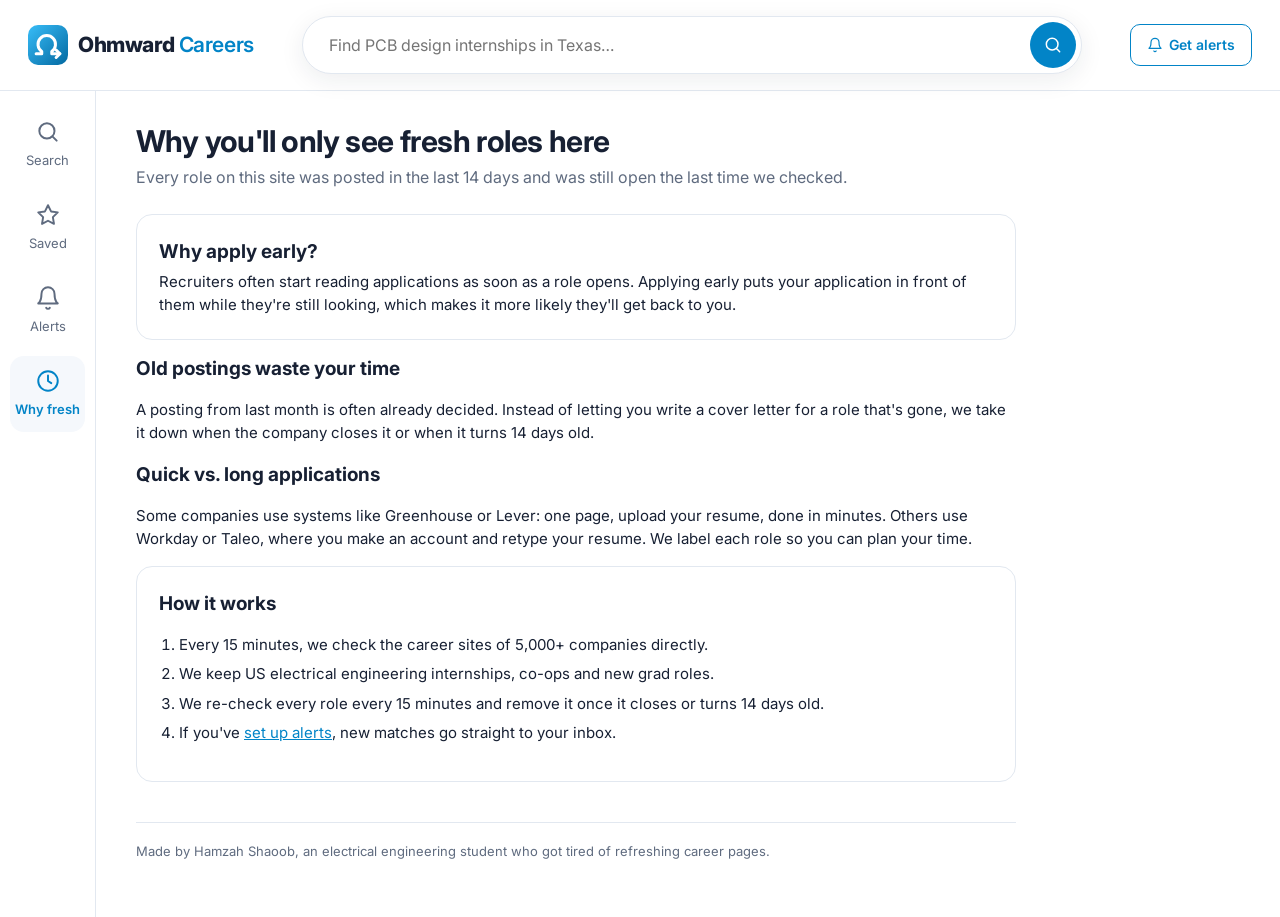
==== docs/about.html @ 55f8f6fc "Ohmward Careers: EE intern and new grad job board with email alerts Co-Authored-By: Claude Opus 5.5 " ====
<!doctype html>
<html lang="en">
<head>
<meta charset="utf-8">
<meta name="viewport" content="width=device-width, initial-scale=1">
<title>Why fresh · Ohmward Careers</title>
<meta name="description" content="Why Ohmward Careers only lists roles from the last two weeks, and how fast EE postings really close.">
<link rel="icon" href="favicon.svg" type="image/svg+xml">
<link rel="preconnect" href="https://fonts.googleapis.com"><link rel="preconnect" href="https://fonts.gstatic.com" crossorigin>
<link href="https://fonts.googleapis.com/css2?family=Inter:wght@400;500;600;700;800&display=swap" rel="stylesheet">
<link rel="stylesheet" href="style.css?v=11">
</head>
<body>
<div class="shell"><main class="narrow">
  <h1>Why you'll only see fresh roles here</h1>
  <p class="lede">Every role on this site was posted in the last 14 days and was still open the last time we checked.</p>

  <section class="panel">
    <h2>Why apply early?</h2>
    <p style="margin:0">Recruiters often start reading applications as soon as a role opens. Applying early puts your application in front of them while they're still looking, which makes it more likely they'll get back to you.</p>
  </section>

  <section>
    <h2>Old postings waste your time</h2>
    <p>A posting from last month is often already decided. Instead of letting you write a cover letter for a role that's gone, we take it down when the company closes it or when it turns 14 days old.</p>
    <h2>Quick vs. long applications</h2>
    <p>Some companies use systems like Greenhouse or Lever: one page, upload your resume, done in minutes. Others use Workday or Taleo, where you make an account and retype your resume. We label each role so you can plan your time.</p>
  </section>

  <section class="panel">
    <h2>How it works</h2>
    <ol class="steps">
      <li>Every 15 minutes, we check the career sites of 5,000+ companies directly.</li>
      <li>We keep US electrical engineering internships, co-ops and new grad roles.</li>
      <li>We re-check every role every 15 minutes and remove it once it closes or turns 14 days old.</li>
      <li>If you've <a href="alerts.html">set up alerts</a>, new matches go straight to your inbox.</li>
    </ol>
  </section>
  <footer>Made by Hamzah Shaoob, an electrical engineering student who got tired of refreshing career pages.</footer>
</main></div>

<script src="common.js?v=11"></script>
<script>
chrome("about");
</script>
</body>
</html>
---- docs/style.css ----
/* White cards on a soft blue-gray page, one light-blue accent. Green only for pay, red only for eligibility. */
:root{color-scheme:light;--page:#fff;--card:#fff;--soft:#f5f8fc;--ink:#172033;--muted:#5f6b7f;--line:#e2e8f0;
  --brand:#0284c7;--brand-dark:#0369a1;--brand-ink:#fff;--brand-soft:#e6f3fb;--pay:#047857;--pay-soft:#e8f6f0;--warn:#b42318;--warn-soft:#fef3f2;
  --shadow:0 1px 2px rgba(23,32,51,.04),0 6px 20px rgba(23,32,51,.06);--ring:0 0 0 2px var(--brand)}
*{box-sizing:border-box}
body{margin:0;background:var(--page);color:var(--ink);font:15px/1.55 Inter,system-ui,-apple-system,"Segoe UI",sans-serif;-webkit-font-smoothing:antialiased}
a{color:var(--brand)}
button,input,select{font:inherit;color:inherit}
:focus-visible{outline:2px solid var(--brand);outline-offset:2px}
.muted{color:var(--muted)}
.small{font-size:13px}
svg.i{width:18px;height:18px;flex:none}

/* header: logo, big rounded search, alerts */
.top{background:var(--card);border-bottom:1px solid var(--line);position:sticky;top:0;z-index:30}
.top-in{display:flex;align-items:center;gap:24px;padding:16px 28px}
.logo{display:flex;align-items:center;gap:10px;font-weight:800;font-size:21px;letter-spacing:-.02em;color:var(--ink);text-decoration:none;white-space:nowrap}
.logo .mark{width:40px;height:40px;flex:none}
.logo b{font-weight:600;color:var(--brand)}
.bar{flex:1;max-width:780px;margin:0 auto;display:flex;align-items:center;background:var(--card);border:1px solid var(--line);border-radius:999px;
  padding:5px 5px 5px 26px;box-shadow:0 6px 24px rgba(23,32,51,.08)}
.bar:focus-within{border-color:var(--brand)}
.bar input{flex:1;min-width:0;border:0;outline:none;background:none;padding:10px 0;font-size:16px;color:var(--ink)}
.go{display:grid;place-items:center;width:46px;height:46px;border:0;border-radius:50%;background:var(--brand);color:var(--brand-ink);cursor:pointer;flex:none}
.go svg{width:20px;height:20px}
.cta{border-radius:999px}

/* left icon rail */
.shell{display:grid;grid-template-columns:96px 1fr;min-height:calc(100vh - 80px)}
.rail{border-right:1px solid var(--line);padding:16px 10px;display:flex;flex-direction:column;gap:8px}
.rail a{display:flex;flex-direction:column;align-items:center;gap:5px;padding:12px 4px;border-radius:14px;color:var(--muted);text-decoration:none;font-size:13px;text-align:center}
.rail a svg{width:26px;height:26px}
.rail a:hover{background:var(--soft);color:var(--ink)}
.rail a[aria-current="page"]{background:var(--soft);color:var(--brand);font-weight:600}
main{padding:28px 40px 56px;min-width:0}
main.narrow{max-width:960px}
h1{font-size:30px;line-height:1.2;letter-spacing:-.02em;margin:4px 0 6px}
h2{font-size:19px;margin:0 0 4px}
.lede{color:var(--muted);margin:0 0 24px;max-width:720px;font-size:16px}
footer{margin-top:40px;padding-top:18px;border-top:1px solid var(--line);font-size:13px;color:var(--muted)}

/* buttons and inputs */
.btn{display:inline-flex;align-items:center;justify-content:center;gap:6px;background:var(--brand);color:var(--brand-ink);border:1px solid var(--brand);
  border-radius:10px;padding:9px 16px;font-size:14px;font-weight:600;text-decoration:none;cursor:pointer;white-space:nowrap}
.btn:hover{background:var(--brand-dark);border-color:var(--brand-dark)}
.btn.big{padding:12px 22px;font-size:15px}
.btn.line{background:var(--card);color:var(--brand)}
.btn.line:hover{background:var(--brand-soft)}
.btn.quiet{background:var(--card);color:var(--ink);border-color:var(--line)}
.btn.quiet:hover{background:var(--soft)}
.btn svg{width:16px;height:16px}
.field{background:var(--card);border:1px solid var(--line);border-radius:10px;padding:8px 10px;font-size:14px;max-width:100%}
.check{display:flex;gap:8px;align-items:flex-start;cursor:pointer;font-size:14px;margin:6px 0}
.check input{margin-top:3px;accent-color:var(--brand)}
.linkbtn{background:none;border:0;padding:0 6px;color:var(--brand);cursor:pointer;font-size:14px;font-weight:600}
.chips{display:flex;flex-wrap:wrap;gap:6px}
.chip{background:var(--card);border:1px solid var(--line);border-radius:999px;padding:5px 12px;font-size:13px;cursor:pointer}
.chip:hover{border-color:var(--muted)}
.chip[aria-pressed="true"]{background:var(--brand-soft);border-color:var(--brand);color:var(--brand-dark);font-weight:600}
.chip.rm::after{content:" ×";color:var(--muted)}
.didyou{margin:10px 0 0;font-size:14px;display:flex;flex-wrap:wrap;align-items:center;gap:8px}
.didyou[hidden]{display:none}
.chip.static{cursor:default}
.chip.static:hover{border-color:var(--line)}
.states .chip{padding:3px 8px;min-width:38px;text-align:center}
.hint{color:var(--muted);font-size:13px;margin:4px 0 12px}

/* filter row + pop-ups */
.filters{display:flex;flex-wrap:wrap;gap:8px;align-items:center}
.fp{position:relative}
.fp > summary{list-style:none;display:flex;align-items:center;gap:8px;cursor:pointer;background:var(--card);border:1px solid var(--line);border-radius:999px;
  padding:7px 14px;font-size:14px;font-weight:500;white-space:nowrap;user-select:none}
.fp > summary::-webkit-details-marker{display:none}
.fp > summary::after{content:"";width:6px;height:6px;border-right:1.5px solid currentColor;border-bottom:1.5px solid currentColor;transform:rotate(45deg) translateY(-2px);opacity:.6}
.fp > summary:hover{border-color:var(--muted)}
.fp > summary.on{background:var(--brand);border-color:var(--brand);color:var(--brand-ink)}
.pop{position:absolute;top:calc(100% + 8px);left:0;z-index:20;width:290px;max-width:calc(100vw - 32px);max-height:70vh;overflow:auto;
  background:var(--card);border:1px solid var(--line);border-radius:14px;box-shadow:var(--shadow);padding:16px}
.pop.wide{width:400px}
.pop.right{left:auto;right:0}
.pop h4{margin:14px 0 8px;font-size:12px;letter-spacing:.04em;text-transform:uppercase;color:var(--muted)}
.pop h4:first-child{margin-top:0}
.pop p{font-size:13px;color:var(--muted);margin:10px 0 0}
.pop a.opt{display:flex;gap:10px;align-items:center;padding:8px 10px;border-radius:8px;color:var(--ink);text-decoration:none}
.pop a.opt svg{width:20px;height:20px;color:var(--brand)}
.pop a.opt:hover{background:var(--soft)}
.pop a.opt[aria-current="page"]{background:var(--brand-soft);font-weight:600}
.status{display:flex;flex-wrap:wrap;justify-content:space-between;align-items:center;gap:8px;margin:18px 2px 12px;font-size:14px;color:var(--muted)}
.status i{font-style:normal;font-weight:700;color:var(--ink)}
.status select{border:0;background:none;font-weight:600;color:var(--ink);cursor:pointer}

/* jobs: list of cards on the left, the chosen role on the right */
.split{display:grid;grid-template-columns:minmax(330px,420px) 1fr;gap:16px;align-items:start}
#list{list-style:none;margin:0;padding:2px 6px 2px 2px;display:flex;flex-direction:column;gap:10px;max-height:calc(100vh - 190px);overflow:auto;position:sticky;top:84px}
.lrow{display:flex;gap:12px;background:var(--card);border:1px solid var(--line);border-radius:14px;padding:14px;cursor:pointer;transition:box-shadow .15s,border-color .15s}
.lrow:hover{box-shadow:var(--shadow)}
.lrow.sel{border-color:var(--brand);box-shadow:var(--ring)}
.lrow.done{opacity:.55}
.lg{flex:none;width:46px;height:46px;border-radius:10px;border:1px solid var(--line);background:#fff;object-fit:contain;padding:4px;
  display:grid;place-items:center;font-weight:700;font-size:18px;color:var(--brand-dark)}
span.lg{background:var(--brand-soft);border-color:transparent}
.lmain{flex:1;min-width:0}
.lco{font-size:13px;color:var(--muted);font-weight:500}
.lt{display:block;background:none;border:0;padding:0;margin:1px 0 2px;text-align:left;color:var(--ink);font-weight:650;font-size:15px;line-height:1.35;cursor:pointer}
.lrow:hover .lt,.lrow.sel .lt{color:var(--brand-dark)}
.lloc{font-size:13px;color:var(--muted)}
.ltags{display:flex;flex-wrap:wrap;align-items:center;gap:6px;margin-top:8px}
.t{font-size:12px;font-weight:600;border-radius:6px;padding:2px 8px;background:var(--soft);color:var(--muted)}
.t.pay{background:var(--pay-soft);color:var(--pay)}
.t.quick{background:var(--brand-soft);color:var(--brand-dark)}
.t.new{background:var(--brand);color:var(--brand-ink)}
.lage{margin-left:auto;font-size:12px;color:var(--muted)}
.star{color:#d97706}
.x{flex:none;align-self:flex-start;width:28px;height:28px;border-radius:8px;background:none;border:0;font-size:20px;line-height:1;color:var(--muted);cursor:pointer}
.x:hover{background:var(--soft);color:var(--ink)}
.dcard{background:var(--card);border:1px solid var(--line);border-radius:18px;overflow:hidden;box-shadow:var(--shadow)}
.dband{height:88px;background:linear-gradient(120deg,#cfe9f8,#e9f5fc 55%,#f4f9fd)}
.dbody{padding:0 32px 32px}
.dlogo{margin-top:-34px}
.dlogo .lg{width:68px;height:68px;border-radius:16px;border:3px solid var(--card);box-shadow:var(--shadow);font-size:26px}
.dco-name{margin-top:12px;font-weight:600;color:var(--muted)}
.dt{font-size:26px;line-height:1.25;letter-spacing:-.015em;margin:4px 0 6px}
.dsub{color:var(--muted);font-size:14px;display:flex;flex-wrap:wrap;gap:6px;align-items:center}
.dact{display:flex;flex-wrap:wrap;gap:8px;margin:20px 0}
.dwarn{color:var(--warn);background:var(--warn-soft);border-radius:10px;padding:10px 14px;font-size:14px;margin-bottom:18px}
.qf{display:grid;grid-template-columns:repeat(auto-fill,minmax(200px,1fr));gap:12px}
.q{display:flex;gap:12px;align-items:flex-start;background:var(--soft);border-radius:12px;padding:14px}
.qi{display:grid;place-items:center;width:36px;height:36px;border-radius:10px;background:var(--card);color:var(--brand);flex:none}
.qk{font-size:12px;color:var(--muted);font-weight:500}
.qv{font-weight:600;font-size:14px}
.qv .muted{font-weight:400}
.dsec{border-top:1px solid var(--line);margin-top:24px;padding-top:20px}
.dsec h3{font-size:16px;margin:0 0 12px}
.dco{display:flex;gap:12px;align-items:center}
.others{list-style:none;padding:0;margin:14px 0 0}
.others li{display:flex;flex-direction:column;padding:10px 0;border-top:1px solid var(--line)}
.others button{background:none;border:0;padding:0;text-align:left;color:var(--brand-dark);font-weight:600;cursor:pointer}
.back{display:none}
.empty{padding:40px 20px;text-align:center;color:var(--muted);background:var(--card);border:1px dashed var(--line);border-radius:14px;list-style:none}
.center{text-align:center;list-style:none}

/* home: one tile per EE area */
.grid{list-style:none;margin:0;padding:0;display:grid;grid-template-columns:repeat(auto-fill,minmax(290px,1fr));gap:16px}
.grid > li{display:flex}
.tile{flex:1;display:flex;flex-direction:column;background:var(--card);border:1px solid var(--line);border-radius:16px;color:var(--ink);text-decoration:none;
  transition:box-shadow .15s,border-color .15s,transform .15s}
.tile:hover{box-shadow:var(--shadow);border-color:var(--brand);transform:translateY(-2px)}
.tile .in{padding:20px;flex:1}
.tile-top{display:flex;justify-content:space-between;gap:10px;align-items:flex-start}
.tile h3{margin:0;font-size:18px}
.age{display:flex;align-items:center;gap:4px;font-size:12px;font-weight:600;color:var(--brand-dark);background:var(--brand-soft);border-radius:999px;padding:3px 9px;white-space:nowrap}
.age svg{width:13px;height:13px}
.pills{display:flex;flex-wrap:wrap;gap:6px;margin-top:10px}
.pill{font-size:12px;font-weight:600;border-radius:6px;padding:2px 8px;background:var(--soft);color:var(--muted)}
.pill.pay{background:var(--pay-soft);color:var(--pay)}
.co{display:flex;gap:12px;align-items:flex-start;margin-top:14px;color:var(--muted);font-size:14px}
.tile .ic{flex:none;display:grid;place-items:center;width:46px;height:46px;border-radius:12px;background:var(--brand-soft);color:var(--brand)}
.tile .ic svg{width:24px;height:24px}
.foot{display:flex;justify-content:space-between;border-top:1px solid var(--line);padding:12px 20px;font-size:14px;font-weight:600;color:var(--brand-dark)}

/* alerts + why fresh */
.step,.panel{background:var(--card);border:1px solid var(--line);border-radius:16px;padding:22px;margin-bottom:14px}
.step h2 span:first-child{display:inline-grid;place-items:center;width:26px;height:26px;border-radius:50%;background:var(--brand-soft);color:var(--brand-dark);font-size:14px;margin-right:8px}
.areas{display:grid;grid-template-columns:repeat(auto-fill,minmax(240px,1fr));gap:10px}
.area-opt{display:flex;gap:10px;align-items:flex-start;border:1px solid var(--line);border-radius:12px;padding:12px;cursor:pointer}
.area-opt:has(input:checked){border-color:var(--brand);background:var(--brand-soft)}
.area-opt input{margin-top:5px;accent-color:var(--brand)}
.area-opt b{display:block}
.area-opt span{font-size:13px;color:var(--muted)}
.row{display:flex;flex-wrap:wrap;gap:8px;align-items:center}
.matches{background:var(--brand-soft);border-radius:12px;padding:12px 16px;margin:0 0 14px}
.note{font-size:14px;margin-top:10px}
.stat-big{font-size:44px;font-weight:800;letter-spacing:-.03em;color:var(--brand);line-height:1.1}
ol.steps{padding-left:20px}
ol.steps li{margin-bottom:6px}

@media (max-width:900px){.split{grid-template-columns:1fr}#list{max-height:none;position:static;overflow:visible;padding:0}#detail{display:none}
  .split.reading #list{display:none}.split.reading #detail{display:block}
  .back{display:inline-block;background:none;border:0;color:var(--brand);padding:14px 0 0;cursor:pointer;font-weight:600}
  .dlogo{margin-top:8px}.dband{display:none}}
@media (max-width:640px){.top-in{flex-wrap:wrap;gap:10px;padding:10px 16px}.bar{order:3;flex-basis:100%;max-width:none}.cta span{display:none}.cta{margin-left:auto}
  main{padding:16px}.filters{flex-wrap:nowrap;overflow-x:auto;padding-bottom:4px}.dbody{padding:0 18px 24px}.pop{position:fixed;left:16px;right:16px;top:auto;width:auto}}

/* jobs: HiringCafe-style tiles */
.status{margin:26px 0 22px;font-size:16px;color:var(--ink)}
.status i{font-style:italic}
.grid.jobs{grid-template-columns:repeat(auto-fill,minmax(360px,1fr));gap:30px 26px;align-items:stretch;min-height:60vh;align-content:start}
.jt{display:flex;flex-direction:column;background:var(--card);border:1px solid var(--line);border-radius:16px;
  box-shadow:5px 5px 0 -1px var(--card),5px 5px 0 0 var(--line),0 2px 10px rgba(23,32,51,.05)}  /* the stacked-card edge */
.jt:hover{border-color:#c5d3e2}
.jt.done{opacity:.5}
.jt .in{padding:22px 22px 18px;flex:1}
.tile-top{display:flex;justify-content:space-between;gap:12px;align-items:flex-start}
.jt h3{margin:0;font-size:20px;line-height:1.3;letter-spacing:-.01em}
.jt h3 a{color:var(--ink);text-decoration:none}
.jt h3 a:hover{text-decoration:underline}
.when{display:flex;align-items:center;gap:4px;color:var(--muted);font-size:14px;white-space:nowrap;margin-top:2px}
.when svg{width:15px;height:15px}
.jt .pills{gap:8px;margin-top:10px}
.op{display:inline-flex;align-items:center;gap:5px;border:1px solid var(--ink);border-radius:6px;padding:0 8px;font-size:15px;line-height:1.65;color:var(--ink)}
.op svg{width:15px;height:15px}
.op.loc{border-color:var(--line);background:var(--soft)}
.op.pay{border-color:var(--pay);color:var(--pay)}
.op.blue{border-color:var(--brand);color:var(--brand-dark)}
.jt .co{display:flex;gap:14px;align-items:flex-start;margin-top:18px;color:var(--ink);font-size:16px;line-height:1.5}
.jt .lg{width:72px;height:72px;border-radius:10px;border:2px solid var(--ink);font-size:28px;color:var(--ink);background:#fff}
.jt span.lg{border-color:var(--ink)}
.tag{display:inline-block;font-size:13px;font-weight:600;color:var(--brand-dark);border:1px solid var(--brand);border-radius:6px;padding:0 6px;line-height:1.6}
.req{display:flex;gap:10px;margin-top:16px;font-size:16px;line-height:1.55;color:var(--ink)}
.req svg{width:18px;height:18px;margin-top:3px;color:var(--muted)}
.req.w{color:var(--warn)}
.req.w svg{color:var(--warn)}
.jfoot{display:flex;align-items:center;justify-content:space-between;gap:8px;border-top:1px solid var(--line);padding:12px 18px;font-size:15px}
.jfoot a{display:flex;align-items:center;gap:5px;color:var(--muted);text-decoration:none}
.jfoot a:hover{color:var(--brand-dark)}
.jfoot a svg{width:15px;height:15px}
.under{display:flex;align-items:center;justify-content:space-between;gap:8px;border-top:1px solid var(--line);padding:10px 14px;font-size:14px;color:var(--muted)}
.acts{display:flex;gap:2px}
.acts button{display:flex;align-items:center;gap:4px;background:none;border:0;color:var(--muted);font-size:14px;cursor:pointer;padding:4px 7px;border-radius:6px}
.acts button svg{width:15px;height:15px}
.acts button:hover{background:var(--soft);color:var(--ink)}
.under .first{color:var(--muted);text-decoration:none;white-space:nowrap}
.under .first:hover{color:var(--brand-dark)}

@media (max-width:900px){.top-in{flex-wrap:wrap;gap:12px;padding:12px 16px}.bar{order:3;flex-basis:100%}.cta{margin-left:auto}}
@media (max-width:700px){.shell{grid-template-columns:1fr}
  .rail{position:fixed;bottom:0;left:0;right:0;z-index:30;flex-direction:row;justify-content:space-around;border-right:0;border-top:1px solid var(--line);
    background:var(--card);padding:4px}
  .rail a{flex:1;padding:6px 2px;font-size:12px}.rail a svg{width:22px;height:22px}main{padding:16px 16px 90px}.grid.jobs{grid-template-columns:1fr}}
.flip{display:flex;align-items:center;gap:6px}
.flip button{background:none;border:0;cursor:pointer;color:var(--muted);font-size:22px;line-height:1;padding:0 4px}
.flip button:hover{color:var(--ink)}
.flip .dot{width:9px;height:9px;padding:0;border-radius:50%;background:#c4ccd6}
.flip .dot.on{background:var(--ink)}
.flip .of{font-size:13px;color:var(--muted);min-width:44px;text-align:center}
.about{display:-webkit-box;-webkit-line-clamp:4;-webkit-box-orient:vertical;overflow:hidden}
.op.muted{border-color:var(--line);color:var(--muted)}
.when-row{display:flex;flex-wrap:wrap;align-items:center;gap:8px;margin:6px 0}
.when-row > span{min-width:118px;font-size:14px;color:var(--muted)}
.unsub{display:flex;gap:12px;align-items:flex-start;background:var(--soft);border-radius:12px;padding:14px 16px;margin-top:16px;font-size:14px}
.unsub svg{flex:none;width:20px;height:20px;color:var(--brand)}
.combo{position:relative}
.menu{position:absolute;top:100%;left:0;z-index:30;min-width:min(340px,100%);max-height:360px;overflow:auto;margin:6px 0 0;padding:6px;list-style:none;
  background:var(--card);border:1px solid var(--line);border-radius:12px;box-shadow:0 12px 32px rgba(15,23,42,.12)}
.menu li{display:flex;align-items:center;gap:12px;padding:8px 10px;border-radius:8px;cursor:pointer;font-size:15px;font-weight:500}
.menu li:hover,.menu li[aria-selected="true"]{background:var(--soft)}
.menu .lg{width:32px;height:32px;border-radius:8px;padding:3px;font-size:14px}
.chip .lg{width:20px;height:20px;border-radius:5px;padding:1px;font-size:11px;vertical-align:middle;margin:-2px 6px 0 -4px;display:inline-grid}
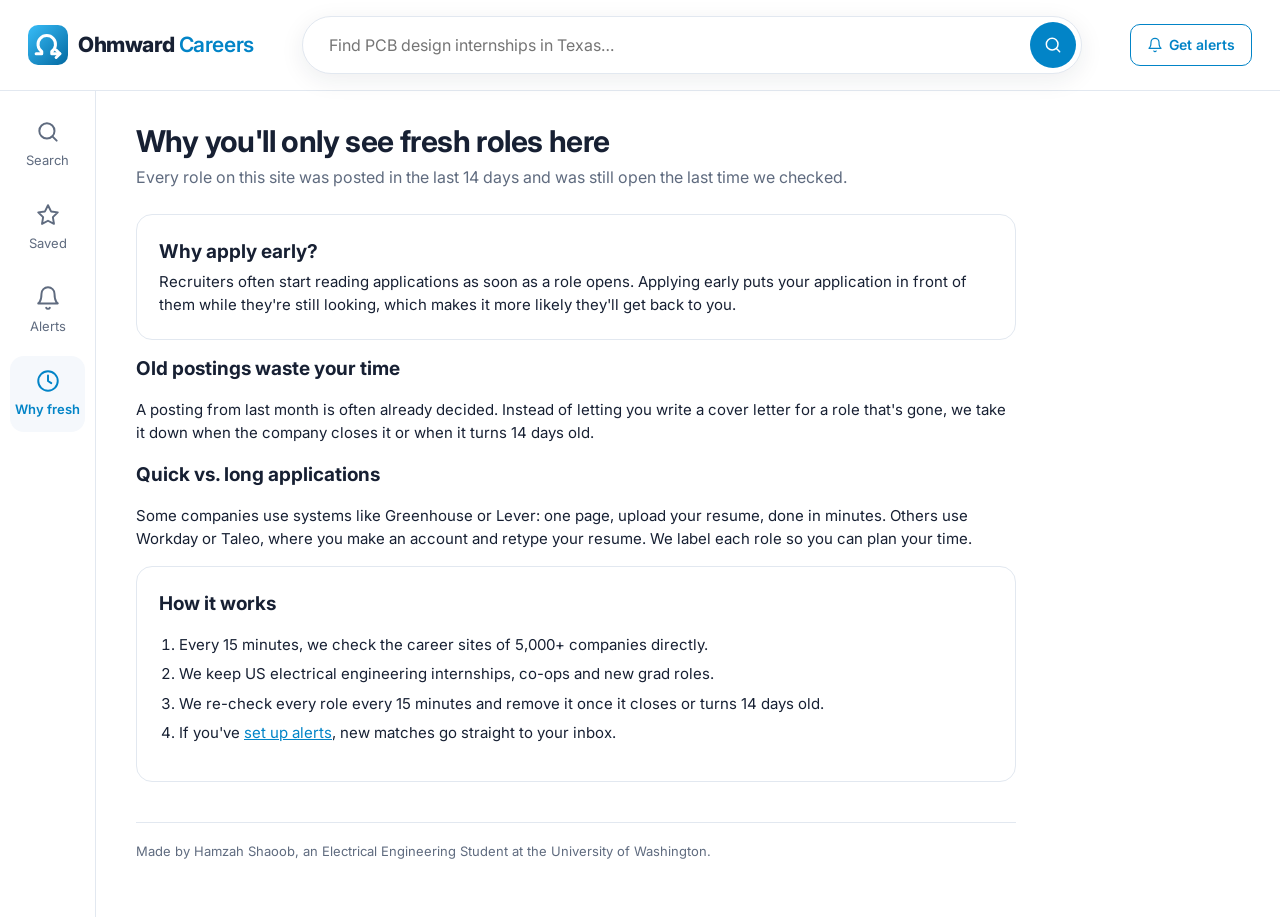
==== commit 37d5cf20: "Footer text Co-Authored-By: Claude Opus 5.5 <noreply@anthropic.com>" ====
--- a/docs/about.html
+++ b/docs/about.html
@@ -36,7 +36,7 @@
       <li>If you've <a href="alerts.html">set up alerts</a>, new matches go straight to your inbox.</li>
     </ol>
   </section>
-  <footer>Made by Hamzah Shaoob, an electrical engineering student who got tired of refreshing career pages.</footer>
+  <footer>Made by Hamzah Shaoob, an Electrical Engineering Student at the University of Washington.</footer>
 </main></div>
 
 <script src="common.js?v=11"></script>
